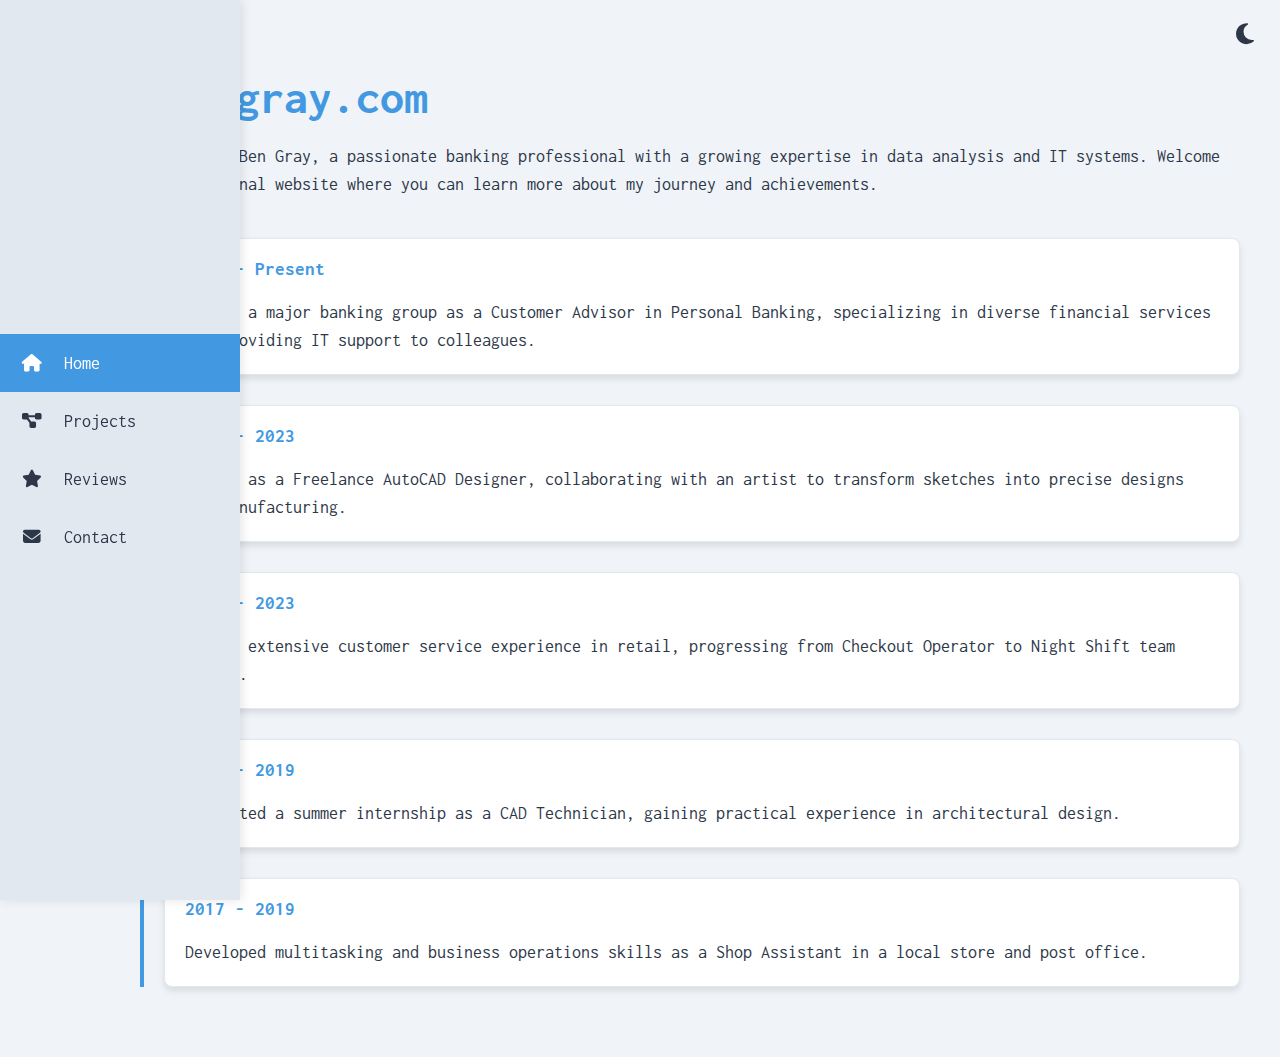
==== index.html @ 910a4da7 "Update and rename Index.html to index.html" ====
<!DOCTYPE html>
<html lang="en">
<head>
    <meta charset="UTF-8">
    <meta name="viewport" content="width=device-width, initial-scale=1.0">
    <title>Ben Gray - Home</title>
    <link rel="stylesheet" href="https://cdnjs.cloudflare.com/ajax/libs/font-awesome/6.4.0/css/all.min.css">
    <link rel="stylesheet" href="styles.css">
</head>
<body class="fade-in">
    <!-- Navigation Menu -->
    <nav id="menu">
        <ul>
            <li class="active"><a href="index.html"><i class="fas fa-home"></i><span>Home</span></a></li>
            <li><a href="projects.html"><i class="fas fa-project-diagram"></i><span>Projects</span></a></li>
            <li><a href="reviews.html"><i class="fas fa-star"></i> Reviews</a></li>
            <li><a href="#"><i class="fas fa-envelope"></i><span>Contact</span></a></li>
        </ul>
    </nav>

    <!-- Main Content -->
    <main id="content">
        <h1>ben-gray.com</h1>
        <p>Hello! I'm Ben Gray, a passionate banking professional with a growing expertise in data analysis and IT systems. Welcome to my personal website where you can learn more about my journey and achievements.</p>
        
        <!-- Timeline Section -->
        <div class="timeline">
            <div class="timeline-item">
                <h3>2023 - Present</h3>
                <p>Joined a major banking group as a Customer Advisor in Personal Banking, specializing in diverse financial services and providing IT support to colleagues.</p>
            </div>
            <div class="timeline-item">
                <h3>2022 - 2023</h3>
                <p>Worked as a Freelance AutoCAD Designer, collaborating with an artist to transform sketches into precise designs for manufacturing.</p>
            </div>
            <div class="timeline-item">
                <h3>2019 - 2023</h3>
                <p>Gained extensive customer service experience in retail, progressing from Checkout Operator to Night Shift team member.</p>
            </div>
            <div class="timeline-item">
                <h3>2018 - 2019</h3>
                <p>Completed a summer internship as a CAD Technician, gaining practical experience in architectural design.</p>
            </div>
            <div class="timeline-item">
                <h3>2017 - 2019</h3>
                <p>Developed multitasking and business operations skills as a Shop Assistant in a local store and post office.</p>
            </div>
        </div>
    </main>

    <!-- Theme Toggle Button -->
    <button id="theme-toggle"><i class="fas fa-moon"></i></button>

    <script src="script.js"></script>
</body>
</html>
---- styles.css ----
/* Import Inconsolata font */
@import url('https://fonts.googleapis.com/css2?family=Inconsolata:wght@400;700&display=swap');

/* CSS Variables for easy theme switching */
:root {
    --bg-color: #f0f4f8;
    --text-color: #2d3748;
    --menu-bg: #e2e8f0;
    --menu-hover: #cbd5e0;
    --accent-color: #4299e1;
    --timeline-bg: #ffffff;
    --timeline-border: #e2e8f0;
    --section-bg: #ffffff;
    --section-border: #e2e8f0;
}

/* Dark theme colors */
.dark-theme {
    --bg-color: #1a202c;
    --text-color: #e2e8f0;
    --menu-bg: #2d3748;
    --menu-hover: #4a5568;
    --accent-color: #63b3ed;
    --timeline-bg: #2d3748;
    --timeline-border: #4a5568;
    --section-bg: #2d3748;
    --section-border: #4a5568;
}

/* Base body styles */
body {
    font-family: 'Inconsolata', monospace;
    margin: 0;
    padding: 0;
    background-color: var(--bg-color);
    color: var(--text-color);
    display: flex;
    transition: background-color 0.3s, color 0.3s;
    opacity: 1;
    transition: opacity 0.5s ease;
}

body.fade-out {
    opacity: 0;
}

body.fade-in {
    opacity: 1;
}

/* Navigation menu styles */
#menu {
    width: 80px;
    height: 100vh;
    background-color: var(--menu-bg);
    position: fixed;
    left: 0;
    top: 0;
    overflow: hidden;
    transition: width 0.3s;
    display: flex;
    flex-direction: column;
    justify-content: center;
    box-shadow: 2px 0 10px rgba(0, 0, 0, 0.1);
}

#menu:hover {
    width: 240px;
}

#menu ul {
    list-style-type: none;
    padding: 0;
    margin: 0;
}

#menu li {
    padding: 20px;
    cursor: pointer;
    transition: background-color 0.3s;
    font-size: 1.1em;
}

#menu li:hover {
    background-color: var(--menu-hover);
}

#menu i {
    margin-right: 20px;
    width: 24px;
    text-align: center;
}

#menu a {
    text-decoration: none;
    color: inherit;
    display: flex;
    align-items: center;
}

/* Highlight active page in menu */
#menu .active {
    background-color: var(--accent-color);
    color: white;
}

/* Main content styles */
#content {
    margin-left: 100px;
    padding: 40px;
    flex-grow: 1;
}

h1 {
    font-size: 3em;
    margin-bottom: 20px;
    color: var(--accent-color);
}

h2 {
    font-size: 2em;
    margin-top: 40px;
    color: var(--accent-color);
}

p {
    font-size: 1.1em;
    line-height: 1.6;
}

/* Theme toggle button styles */
#theme-toggle {
    position: fixed;
    top: 20px;
    right: 20px;
    background: none;
    border: none;
    color: var(--text-color);
    font-size: 1.5em;
    cursor: pointer;
}

/* Timeline styles */
.timeline {
    margin-top: 40px;
    border-left: 4px solid var(--accent-color);
    padding-left: 20px;
}

.timeline-item {
    margin-bottom: 30px;
    background-color: var(--timeline-bg);
    padding: 20px;
    border-radius: 8px;
    border: 1px solid var(--timeline-border);
    box-shadow: 0 4px 6px rgba(0, 0, 0, 0.1);
}

.timeline-item h3 {
    margin-top: 0;
    color: var(--accent-color);
}

.timeline-item p {
    margin-bottom: 0;
}

/* Project section styles */
.project-section {
    background-color: var(--section-bg);
    padding: 20px;
    border-radius: 8px;
    border: 1px solid var(--section-border);
    box-shadow: 0 4px 6px rgba(0, 0, 0, 0.1);
    margin-bottom: 30px;
}

.project-grid {
    display: grid;
    grid-template-columns: repeat(auto-fill, minmax(300px, 1fr));
    gap: 20px;
}

.project-card {
    background-color: var(--section-bg);
    padding: 20px;
    border-radius: 8px;
    border: 1px solid var(--section-border);
    box-shadow: 0 2px 4px rgba(0, 0, 0, 0.1);
}

/* Reviews section styles */
.reviews-grid {
    display: grid;
    grid-template-columns: repeat(auto-fill, minmax(200px, 1fr));
    gap: 20px;
    margin-top: 20px;
}

.review-card {
    background-color: var(--section-bg);
    padding: 15px;
    border-radius: 8px;
    border: 1px solid var(--section-border);
    box-shadow: 0 2px 4px rgba(0, 0, 0, 0.1);
    cursor: pointer;
    transition: transform 0.2s;
    display: flex;
    flex-direction: column;
    justify-content: space-between;
    min-height: 100px;
}

.review-card:hover {
    transform: scale(1.05);
}

.review-card h3 {
    color: var(--accent-color);
    font-weight: bold;
    font-size: 1.3em;
    margin-top: 0;
    margin-bottom: 10px;
}

.review-card p {
    margin-top: 0;
    margin-bottom: 0;
}

/* Modal styles */
.modal {
    position: fixed;
    top: 0;
    left: 0;
    width: 100%;
    height: 100%;
    background-color: rgba(0, 0, 0, 0.5);
    display: flex;
    justify-content: center;
    align-items: center;
}

.modal-content {
    background-color: var(--bg-color);
    padding: 20px;
    border-radius: 8px;
    max-width: 600px;
    max-height: 80vh;
    overflow-y: auto;
}

/* Pagination styles */
.pagination {
    display: flex;
    justify-content: center;
    align-items: center;
    margin-top: 20px;
}

.pagination button {
    margin: 0 10px;
    padding: 5px 10px;
    background-color: var(--accent-color);
    color: white;
    border: none;
    border-radius: 5px;
    cursor: pointer;
}

.pagination button:disabled {
    opacity: 0.5;
    cursor: not-allowed;
}

/* Sort buttons */
.sort-buttons {
    margin-bottom: 20px;
    display: flex;
    justify-content: flex-start;
    gap: 10px;
}

.sort-buttons button {
    padding: 10px 15px;
    background-color: var(--accent-color);
    color: white;
    border: none;
    border-radius: 5px;
    cursor: pointer;
    transition: background-color 0.3s;
}

.sort-buttons button:hover {
    background-color: var(--accent-color-hover);
}

/* Watchlist styles */
.watchlist {
    list-style-type: none;
    padding: 0;
    display: grid;
    grid-template-columns: repeat(auto-fill, minmax(200px, 1fr));
    gap: 10px;
}

.watchlist li {
    background-color: var(--section-bg);
    padding: 10px;
    border-radius: 5px;
    border: 1px solid var(--section-border);
    text-align: center;
    color: var(--text-color);
    font-weight: bold;
}

/* Re-rating styles */
.re-rating {
    margin-top: 10px;
    padding-top: 10px;
    border-top: 1px dashed var(--section-border);
}

.re-rating h5 {
    color: var(--accent-color);
    margin-bottom: 5px;
}

/* Search and sort container */
.search-and-sort {
    display: flex;
    justify-content: space-between;
    align-items: center;
    margin-bottom: 20px;
}

/* Search input styles */
.search-input {
    padding: 10px;
    font-size: 16px;
    border: 1px solid var(--section-border);
    border-radius: 5px;
    background-color: var(--bg-color);
    color: var(--text-color);
    width: 200px;
}

.search-input::placeholder {
    color: var(--text-color);
    opacity: 0.7;
}
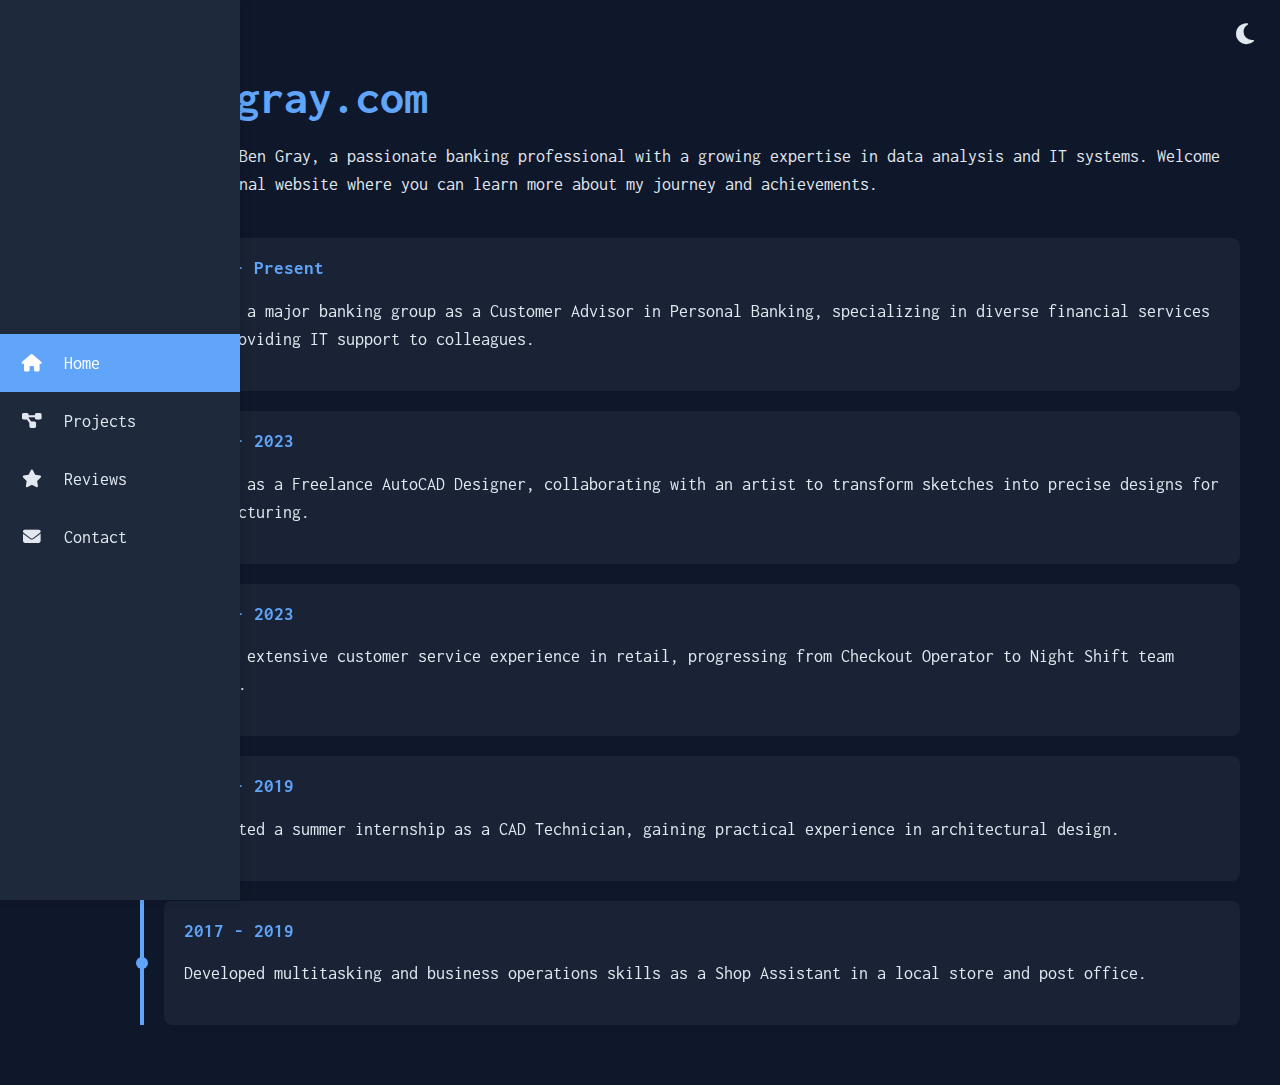
==== commit dcc188cd: "More bug fixes" ====
--- a/index.html
+++ b/index.html
@@ -3,27 +3,25 @@
 <head>
     <meta charset="UTF-8">
     <meta name="viewport" content="width=device-width, initial-scale=1.0">
-    <title>Ben Gray - Home</title>
+    <title>Ben Gray - Personal Website</title>
+    <link rel="stylesheet" href="styles.css">
     <link rel="stylesheet" href="https://cdnjs.cloudflare.com/ajax/libs/font-awesome/6.4.0/css/all.min.css">
-    <link rel="stylesheet" href="styles.css">
 </head>
-<body class="fade-in">
-    <!-- Navigation Menu -->
+<body>
     <nav id="menu">
         <ul>
             <li class="active"><a href="index.html"><i class="fas fa-home"></i><span>Home</span></a></li>
             <li><a href="projects.html"><i class="fas fa-project-diagram"></i><span>Projects</span></a></li>
-            <li><a href="reviews.html"><i class="fas fa-star"></i> Reviews</a></li>
+            <li><a href="reviews.html"><i class="fas fa-star"></i><span>Reviews</span></a></li>
             <li><a href="#"><i class="fas fa-envelope"></i><span>Contact</span></a></li>
         </ul>
     </nav>
 
-    <!-- Main Content -->
-    <main id="content">
+    <div id="content" role="main">
         <h1>ben-gray.com</h1>
+
         <p>Hello! I'm Ben Gray, a passionate banking professional with a growing expertise in data analysis and IT systems. Welcome to my personal website where you can learn more about my journey and achievements.</p>
-        
-        <!-- Timeline Section -->
+
         <div class="timeline">
             <div class="timeline-item">
                 <h3>2023 - Present</h3>
@@ -46,11 +44,10 @@
                 <p>Developed multitasking and business operations skills as a Shop Assistant in a local store and post office.</p>
             </div>
         </div>
-    </main>
+    </div>
 
-    <!-- Theme Toggle Button -->
     <button id="theme-toggle"><i class="fas fa-moon"></i></button>
 
     <script src="script.js"></script>
 </body>
-</html>
+</html>--- a/styles.css
+++ b/styles.css
@@ -3,28 +3,24 @@
 
 /* CSS Variables for easy theme switching */
 :root {
+    --bg-color: #0f172a;
+    --text-color: #e2e8f0;
+    --menu-bg: #1e293b;
+    --menu-hover: #334155;
+    --accent-color: #60a5fa;
+    --section-bg: rgba(30, 41, 59, 0.7);
+    --section-border: #4b5563;
+}
+
+/* Dark theme colors */
+.dark-theme {
     --bg-color: #f0f4f8;
-    --text-color: #2d3748;
+    --text-color: #1e293b;
     --menu-bg: #e2e8f0;
     --menu-hover: #cbd5e0;
-    --accent-color: #4299e1;
-    --timeline-bg: #ffffff;
-    --timeline-border: #e2e8f0;
-    --section-bg: #ffffff;
-    --section-border: #e2e8f0;
-}
-
-/* Dark theme colors */
-.dark-theme {
-    --bg-color: #1a202c;
-    --text-color: #e2e8f0;
-    --menu-bg: #2d3748;
-    --menu-hover: #4a5568;
-    --accent-color: #63b3ed;
-    --timeline-bg: #2d3748;
-    --timeline-border: #4a5568;
-    --section-bg: #2d3748;
-    --section-border: #4a5568;
+    --accent-color: #3b82f6;
+    --section-bg: rgba(255, 255, 255, 0.7);
+    --section-border: #d1d5db;
 }
 
 /* Base body styles */
@@ -62,6 +58,7 @@
     flex-direction: column;
     justify-content: center;
     box-shadow: 2px 0 10px rgba(0, 0, 0, 0.1);
+    z-index: 1000;
 }
 
 #menu:hover {
@@ -109,6 +106,8 @@
     margin-left: 100px;
     padding: 40px;
     flex-grow: 1;
+    width: calc(100% - 100px);
+    box-sizing: border-box;
 }
 
 h1 {
@@ -138,6 +137,7 @@
     color: var(--text-color);
     font-size: 1.5em;
     cursor: pointer;
+    z-index: 1001;
 }
 
 /* Timeline styles */
@@ -148,45 +148,29 @@
 }
 
 .timeline-item {
-    margin-bottom: 30px;
-    background-color: var(--timeline-bg);
+    background-color: rgba(30, 41, 59, 0.7);
+    backdrop-filter: blur(5px);
     padding: 20px;
     border-radius: 8px;
-    border: 1px solid var(--timeline-border);
-    box-shadow: 0 4px 6px rgba(0, 0, 0, 0.1);
+    margin-bottom: 20px;
+    position: relative;
+}
+
+.timeline-item:before {
+    content: '';
+    width: 12px;
+    height: 12px;
+    background-color: var(--accent-color);
+    position: absolute;
+    left: -28px;
+    top: 50%;
+    transform: translateY(-50%);
+    border-radius: 50%;
 }
 
 .timeline-item h3 {
     margin-top: 0;
     color: var(--accent-color);
-}
-
-.timeline-item p {
-    margin-bottom: 0;
-}
-
-/* Project section styles */
-.project-section {
-    background-color: var(--section-bg);
-    padding: 20px;
-    border-radius: 8px;
-    border: 1px solid var(--section-border);
-    box-shadow: 0 4px 6px rgba(0, 0, 0, 0.1);
-    margin-bottom: 30px;
-}
-
-.project-grid {
-    display: grid;
-    grid-template-columns: repeat(auto-fill, minmax(300px, 1fr));
-    gap: 20px;
-}
-
-.project-card {
-    background-color: var(--section-bg);
-    padding: 20px;
-    border-radius: 8px;
-    border: 1px solid var(--section-border);
-    box-shadow: 0 2px 4px rgba(0, 0, 0, 0.1);
 }
 
 /* Reviews section styles */
@@ -204,15 +188,17 @@
     border: 1px solid var(--section-border);
     box-shadow: 0 2px 4px rgba(0, 0, 0, 0.1);
     cursor: pointer;
-    transition: transform 0.2s;
+    transition: transform 0.2s, box-shadow 0.2s;
+    backdrop-filter: blur(5px);
+    min-height: 100px;
     display: flex;
     flex-direction: column;
     justify-content: space-between;
-    min-height: 100px;
 }
 
 .review-card:hover {
-    transform: scale(1.05);
+    transform: translateY(-5px);
+    box-shadow: 0 10px 20px rgba(0, 0, 0, 0.2);
 }
 
 .review-card h3 {
@@ -221,6 +207,9 @@
     font-size: 1.3em;
     margin-top: 0;
     margin-bottom: 10px;
+    white-space: nowrap;
+    overflow: hidden;
+    text-overflow: ellipsis;
 }
 
 .review-card p {
@@ -239,15 +228,66 @@
     display: flex;
     justify-content: center;
     align-items: center;
+    z-index: 2000;
 }
 
 .modal-content {
-    background-color: var(--bg-color);
-    padding: 20px;
-    border-radius: 8px;
-    max-width: 600px;
+    background-color: rgba(30, 41, 59, 0.9);
+    backdrop-filter: blur(10px);
+    padding: 30px;
+    border-radius: 15px;
+    max-width: 800px;
+    width: 90%;
     max-height: 80vh;
     overflow-y: auto;
+    position: relative;
+}
+
+.close-button {
+    position: absolute;
+    top: 10px;
+    right: 10px;
+    background: none;
+    border: none;
+    color: var(--text-color);
+    font-size: 24px;
+    cursor: pointer;
+    padding: 5px;
+    line-height: 1;
+}
+
+.close-button:hover {
+    color: var(--accent-color);
+}
+
+.review-section {
+    background-color: rgba(51, 65, 85, 0.5);
+    border-radius: 10px;
+    padding: 20px;
+    margin-bottom: 20px;
+}
+
+.review-section h4 {
+    font-size: 1.5em;
+    margin-bottom: 10px;
+    color: var(--accent-color);
+}
+
+.review-section p {
+    font-size: 1.1em;
+    line-height: 1.6;
+}
+
+.re-rating {
+    background-color: rgba(71, 85, 105, 0.5);
+    border-radius: 10px;
+    padding: 15px;
+    margin-top: 15px;
+}
+
+.re-rating h5 {
+    color: #34d399;
+    margin-bottom: 5px;
 }
 
 /* Pagination styles */
@@ -292,7 +332,37 @@
 }
 
 .sort-buttons button:hover {
-    background-color: var(--accent-color-hover);
+    opacity: 0.9;
+}
+
+/* Search and sort container */
+.search-and-sort {
+    display: flex;
+    flex-wrap: wrap;
+    justify-content: space-between;
+    align-items: center;
+    margin-bottom: 20px;
+    gap: 10px;
+    position: relative;
+    z-index: 10;
+}
+
+/* Search input styles */
+.search-input {
+    flex-grow: 1;
+    min-width: 200px;
+    padding: 10px;
+    font-size: 16px;
+    border: 1px solid var(--section-border);
+    border-radius: 5px;
+    background-color: rgba(255, 255, 255, 0.1);
+    backdrop-filter: blur(5px);
+    color: var(--text-color);
+}
+
+.search-input::placeholder {
+    color: var(--text-color);
+    opacity: 0.7;
 }
 
 /* Watchlist styles */
@@ -314,38 +384,58 @@
     font-weight: bold;
 }
 
-/* Re-rating styles */
-.re-rating {
-    margin-top: 10px;
-    padding-top: 10px;
-    border-top: 1px dashed var(--section-border);
-}
-
-.re-rating h5 {
-    color: var(--accent-color);
-    margin-bottom: 5px;
-}
-
-/* Search and sort container */
-.search-and-sort {
-    display: flex;
-    justify-content: space-between;
-    align-items: center;
-    margin-bottom: 20px;
-}
-
-/* Search input styles */
-.search-input {
-    padding: 10px;
-    font-size: 16px;
-    border: 1px solid var(--section-border);
-    border-radius: 5px;
-    background-color: var(--bg-color);
-    color: var(--text-color);
-    width: 200px;
-}
-
-.search-input::placeholder {
-    color: var(--text-color);
-    opacity: 0.7;
+/* Mobile responsiveness */
+@media (max-width: 768px) {
+    #menu {
+        width: 60px;
+        z-index: 1001;
+    }
+
+    #menu:hover {
+        width: 200px;
+    }
+
+    #content {
+        margin-left: 60px;
+        width: calc(100% - 60px);
+        padding: 20px;
+    }
+
+    .reviews-grid {
+        grid-template-columns: 1fr;
+    }
+
+    .search-and-sort {
+        flex-direction: column;
+        align-items: stretch;
+    }
+
+    .sort-buttons {
+        margin-top: 10px;
+    }
+
+    .search-input {
+        width: 100%;
+    }
+
+    .modal-content {
+        width: 95%;
+        height: 90vh;
+        overflow-y: auto;
+        margin: 5vh auto;
+    }
+
+    .review-card {
+        height: auto;
+        min-height: 100px;
+    }
+
+    .timeline {
+        margin-left: 0;
+        padding-left: 15px;
+    }
+
+    .timeline-item:before {
+        left: -23px;
+    }
 }